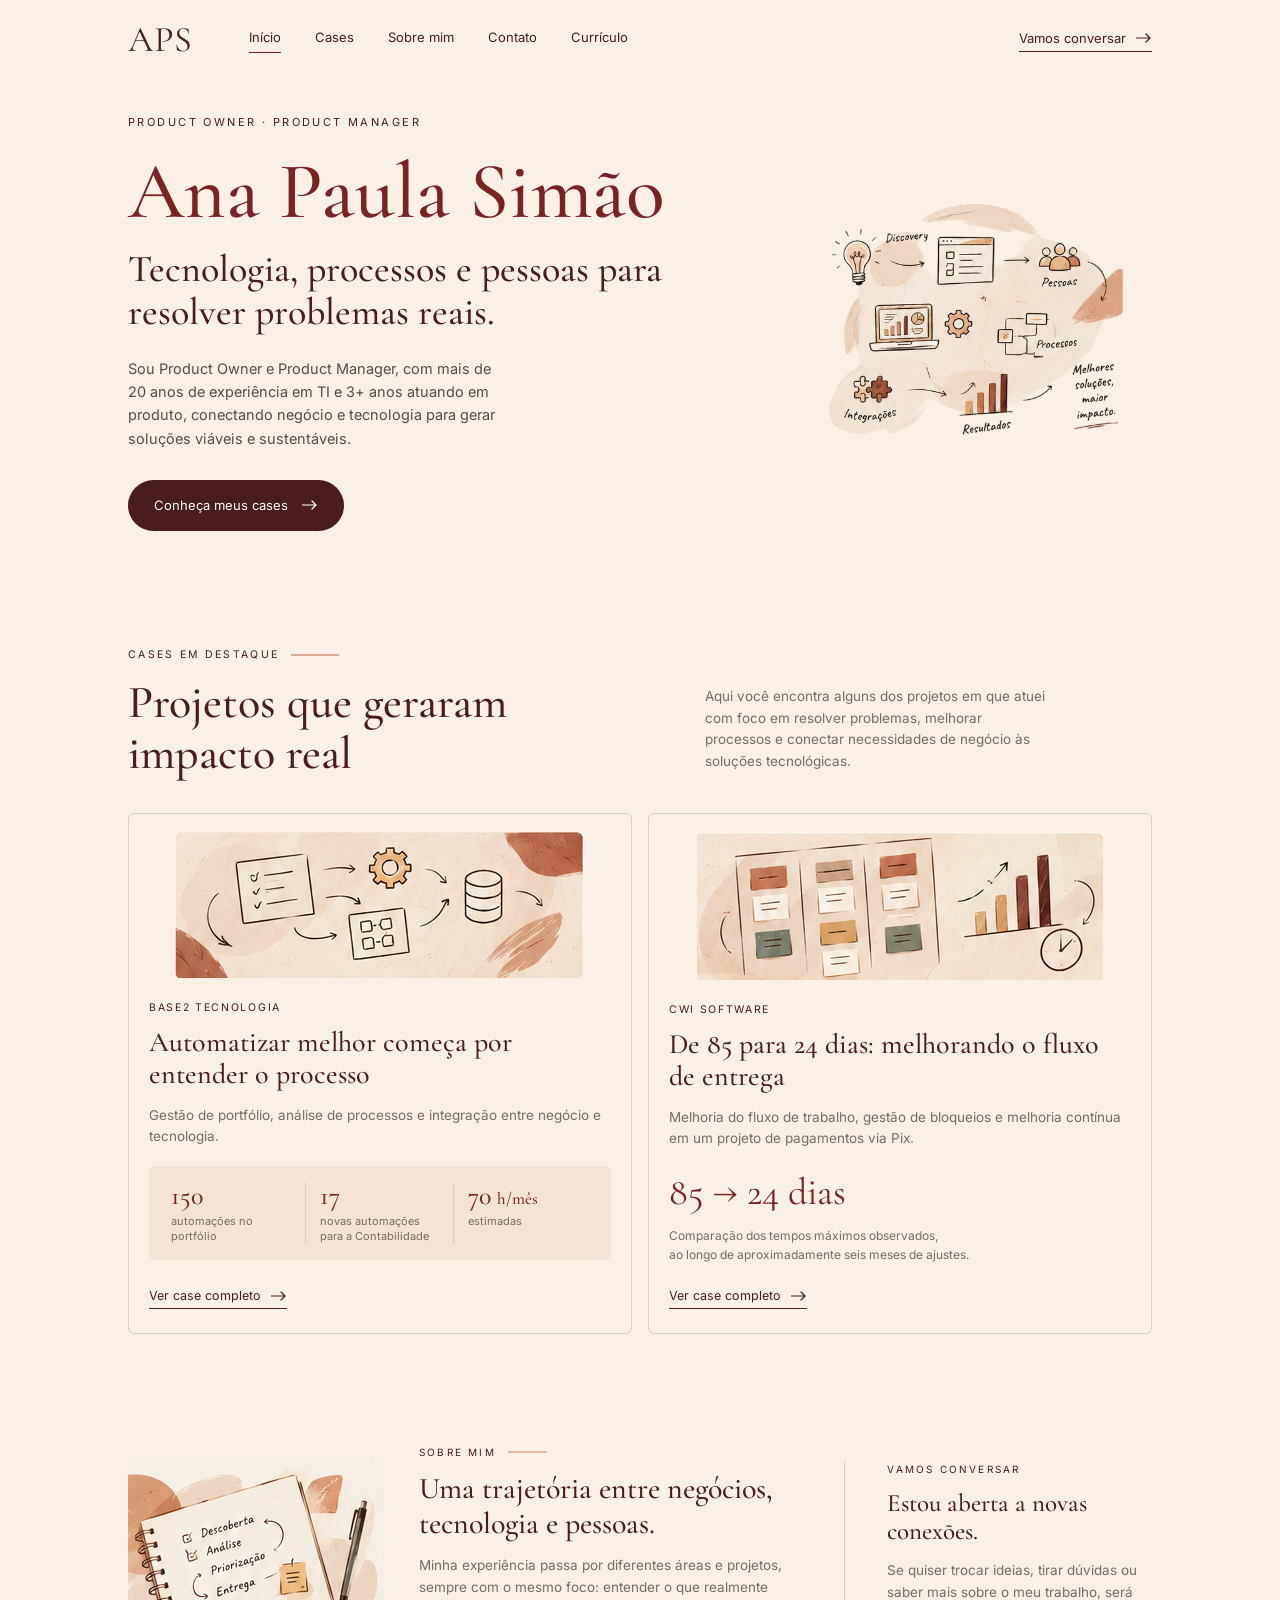
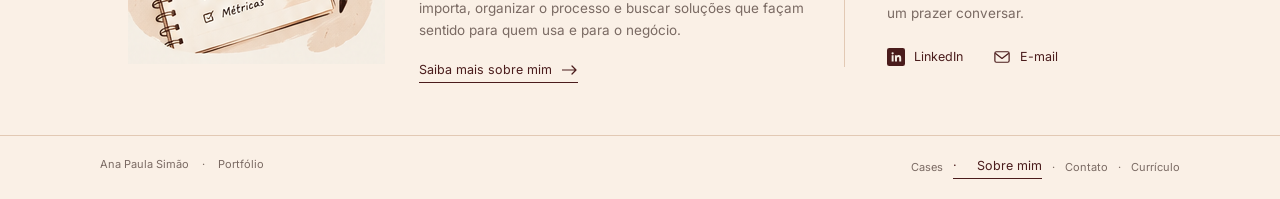
==== index.html @ c33b3572 "Update index.html" ====
<!DOCTYPE html>
<html lang="pt-BR">
<head>
<meta charset="UTF-8">
<meta name="viewport" content="width=device-width, initial-scale=1">
<title>APS · Portfólio</title>
<meta name="description" content="Analista de Negócios e Product Owner com mais de 20 anos de experiência em TI. Tecnologia, processos e pessoas para resolver problemas reais.">
<link rel="preconnect" href="https://fonts.googleapis.com">
<link rel="preconnect" href="https://fonts.gstatic.com" crossorigin>
<link href="https://fonts.googleapis.com/css2?family=Cormorant+Garamond:wght@400;500;600&family=Inter:wght@400;500&family=Caveat:wght@500;600&display=swap" rel="stylesheet">
<style>
  :root{
    --bg:#faf0e6;
    --bg-hero:#faf0e6;
    --bg-alt:#faf0e6;
    --bg-soft:#f3e4d6;
    --ink:#4a1c1c;
    --text:#5b4a44;
    --muted:#7a6a63;
    --accent:#b5532f;
    --accent-dark:#7a2323;
    --sand:#f3e4d6;
    --line:#e2c9b4;
    --card:#faf0e6;
    --serif:'Cormorant Garamond', Georgia, serif;
    --sans:'Inter', system-ui, sans-serif;
    --hand:'Caveat', cursive;
  }
  *{box-sizing:border-box;margin:0;padding:0}
  html{scroll-behavior:smooth}
  body{font-family:var(--sans);background:var(--bg);color:var(--text);line-height:1.6;font-size:15px;-webkit-font-smoothing:antialiased}
  a{color:inherit;text-decoration:none}
  .container{max-width:1080px;margin:0 auto;padding:0 28px}

  /* NAV */
  header{background:var(--bg-hero)}
  nav{display:flex;align-items:center;justify-content:space-between;padding:22px 0;gap:20px}
  .logo{font-family:var(--serif);font-size:36px;color:var(--ink);letter-spacing:.5px;line-height:1}
  .menu{display:flex;gap:34px;margin-left:36px;margin-right:auto}
  .menu a{font-size:13px;color:var(--ink);padding-bottom:4px;border-bottom:1.5px solid transparent}
  .menu a.active{border-color:var(--accent-dark)}
  .menu a:hover{border-color:var(--accent)}
  .nav-cta{font-size:13px;color:var(--ink);border-bottom:1px solid var(--ink);padding-bottom:3px;display:inline-flex;gap:10px;align-items:center}
  .arrow{display:inline-block;width:16px;height:10px}

  /* HERO */
  .hero{display:grid;grid-template-columns:1.35fr .75fr;gap:30px;align-items:center;padding:34px 0 60px}
  .eyebrow{display:flex;align-items:center;gap:12px;font-size:11px;letter-spacing:.22em;text-transform:uppercase;color:var(--ink)}
  .eyebrow svg{width:56px;height:10px}
  .hero h1{font-family:var(--serif);font-weight:500;font-size:clamp(38px,5vw,52px);line-height:1.12;color:var(--ink);margin:26px 0 22px}
  .eyebrow-plain::after{display:none}
  .hero h1.name{
    font-family:var(--serif);
    font-weight:500;
    font-size:clamp(48px,7.5vw,80px);
    line-height:1.05;
    color:var(--accent-dark);
    margin:18px 0 14px;
  }
  .hero h2.tagline{
    font-family:var(--serif);
    font-weight:500;
    font-size:clamp(28px,3.6vw,38px);
    line-height:1.15;
    color:var(--ink);
    margin:0 0 22px;
  }
  .hero p{max-width:380px;font-size:14.5px;color:var(--text)}
  .btn{display:inline-flex;align-items:center;gap:14px;margin-top:30px;background:var(--ink);color:#fff;padding:15px 26px;border-radius:999px;font-size:13px;transition:transform .2s,background .2s}
  .btn:hover{background:var(--accent-dark);transform:translateY(-2px)}
  .hero-art{max-width:300px;margin:0 auto;justify-self:center}
  .hero-art svg,
  .hero-art img{width:100%;height:auto;display:block}

  /* CASES */
  .cases{background:var(--bg);padding:56px 0 64px}
  .section-head{display:grid;grid-template-columns:1.2fr 1fr;gap:40px;align-items:end;margin-bottom:34px}
  .section-head h2{font-family:var(--serif);font-weight:500;font-size:clamp(34px,4.5vw,46px);line-height:1.1;color:var(--ink);margin-top:14px}
  .section-head p{font-size:13.5px;color:var(--muted);max-width:340px;padding-bottom:6px}
  .grid{display:grid;grid-template-columns:1fr 1fr;gap:16px}
  .card{background:var(--card);border:1px solid var(--line);border-radius:6px;padding:18px 20px 24px;display:flex;flex-direction:column;transition:box-shadow .25s,transform .25s}
  .card:hover{box-shadow:0 14px 30px rgba(74,28,28,.08);transform:translateY(-3px)}
  .card .thumb{
      border-radius:6px;
      overflow:hidden;
      background:transparent;   /* mesmo fundo do card e da página */
      display:flex;
      justify-content:center;   /* centraliza na horizontal */
      align-items:center;       /* centraliza na vertical */
    }
    .card .thumb svg,
    .card .thumb img{
      display:block;
      max-width:100%;
      height:auto;
      margin:0 auto;
    }
  .tag{font-size:10.5px;letter-spacing:.16em;text-transform:uppercase;color:var(--ink);margin:22px 0 10px}
  .card h3{font-family:var(--serif);font-weight:500;font-size:28px;line-height:1.15;color:var(--ink);margin-bottom:14px}
  .card p.desc{font-size:13.5px;color:var(--muted);margin-bottom:18px}
  .stats{display:grid;grid-template-columns:repeat(3,1fr);background:var(--bg-soft);border-radius:6px;padding:16px 8px;margin-bottom:22px}
  .stat{padding:0 14px;border-right:1px solid var(--line)}
  .stat:last-child{border-right:0}
  .stat strong{display:block;font-family:var(--serif);font-weight:500;font-size:26px;color:var(--accent-dark);line-height:1.1}
  .stat strong small{font-size:17px}
  .stat span{font-size:11px;color:var(--muted);line-height:1.35;display:block;margin-top:4px}
  .big{font-family:var(--serif);font-size:38px;color:var(--accent-dark);line-height:1.1;margin:4px 0 12px}
  .note{font-size:12px;color:var(--muted);margin-bottom:22px}
  .link{margin-top:auto;font-size:12.5px;color:var(--ink);border-bottom:1px solid var(--ink);align-self:flex-start;padding-bottom:2px;display:inline-flex;gap:10px;align-items:center}

  /* ABOUT / CONTACT */
  .about{background:var(--bg-alt);padding:46px 0 52px}
  .about-grid{display:grid;grid-template-columns:.8fr 1.4fr 1.1fr;gap:34px;align-items:center}
  .about-art svg{width:100%;height:auto;display:block}
  .about h2{font-family:var(--serif);font-weight:500;font-size:30px;line-height:1.15;color:var(--ink);margin:12px 0 14px}
  .about p{font-size:13.5px;color:var(--muted);margin-bottom:16px}
  .small-link{font-size:12px;color:var(--ink);border-bottom:1px solid var(--ink);padding-bottom:2px;display:inline-flex;gap:10px;align-items:center}
  .contact{border-left:1px solid var(--line);padding-left:42px}
  .contact h2{font-size:25px}
  .contact p{max-width:260px}
  .social{display:flex;gap:30px;margin-top:22px}
  .social a{display:inline-flex;align-items:center;gap:9px;font-size:12.5px;color:var(--ink)}
  .social a:hover{color:var(--accent)}
  .social svg{width:18px;height:18px}

  footer{background:var(--bg-alt);border-top:1px solid var(--line)}
  .foot{display:flex;justify-content:space-between;padding:20px 0;font-size:11px;color:var(--muted);gap:16px;flex-wrap:wrap}
  .foot nav{padding:0;gap:0}
  .foot a{margin-left:10px}
  .foot a::before{content:"·";margin-right:10px}
  .foot a:first-child::before{content:none}
  .dot::before{content:"·";margin:0 10px}

  .hand{font-family:var(--hand);fill:var(--ink)}

  /* RESPONSIVO */
  @media (max-width:900px){
    .hero,.section-head,.grid,.about-grid{grid-template-columns:1fr}
    .hero{padding-top:20px}
    .menu{display:none}
    nav{justify-content:space-between}
    .about-art{max-width:200px}
    .contact{border-left:0;padding-left:0;border-top:1px solid var(--line);padding-top:30px}
  }
  @media (max-width:520px){
    .stats{grid-template-columns:1fr;gap:14px}
    .stat{border-right:0;border-bottom:1px solid var(--line);padding:0 14px 12px}
    .stat:last-child{border-bottom:0;padding-bottom:0}
    .nav-cta{font-size:12px}
  }
</style>
</head>
<body>

<!-- SETA REUTILIZÁVEL -->
<svg width="0" height="0" style="position:absolute" aria-hidden="true">
  <symbol id="arrow" viewBox="0 0 16 10"><path d="M0 5h14M10 1l4 4-4 4" fill="none" stroke="currentColor" stroke-width="1.2" stroke-linecap="round" stroke-linejoin="round"/></symbol>
</svg>

<header id="inicio">
  <div class="container">
    <nav>
      <a href="#inicio" class="logo">APS</a>
      <div class="menu">
        <a href="#inicio" class="active">Início</a>
        <a href="#cases">Cases</a>
        <a href="sobre.html" class="link">Sobre mim</a> 
        <a href="#contato">Contato</a>
        <a href="curriculo-ana-paula-simao.pdf" download="Curriculo-Ana-Paula-Simao.pdf">Currículo</a>
      </div>
      <a href="#contato" class="nav-cta">Vamos conversar <svg class="arrow"><use href="#arrow"/></svg></a>
    </nav>

    <section class="hero">
      <div>
       <div class="eyebrow eyebrow-plain">Product Owner · Product Manager</div>
        <h1 class="name">Ana Paula Simão</h1>
        <h2 class="tagline">Tecnologia, processos e pessoas para resolver problemas reais.</h2>
        <p>Sou Product Owner e Product Manager, com mais de 20 anos de experiência em TI e 3+ anos atuando em produto, conectando negócio e tecnologia para gerar soluções viáveis e sustentáveis.</p>
        <a href="#cases" class="btn">Conheça meus cases <svg class="arrow"><use href="#arrow"/></svg></a>
      </div>

      <div class="hero-art">
        <img src="img/inicio.png" alt="Inicio">
      </div>
    </section>
  </div>
</header>

<main>
  <!-- CASES -->
  <section class="cases" id="cases">
    <div class="container">
      <div class="section-head">
        <div>
          <div class="eyebrow" style="font-size:10.5px">Cases em destaque
            <svg viewBox="0 0 56 10" style="width:50px"><path d="M0 5h54" stroke="#b5532f" stroke-width="1"/></svg>
          </div>
          <h2>Projetos que geraram impacto real</h2>
        </div>
        <p>Aqui você encontra alguns dos projetos em que atuei com foco em resolver problemas, melhorar processos e conectar necessidades de negócio às soluções tecnológicas.</p>
      </div>

      <div class="grid">
        <!-- Case 01 -->
        <article class="card">
          <div class="thumb">
            <img src="img/case_base.png" alt="Imagem para case Base2">
          </div>
          <div class="tag">Base2 Tecnologia</div>
          <h3>Automatizar melhor começa por entender o processo</h3>
          <p class="desc">Gestão de portfólio, análise de processos e integração entre negócio e tecnologia.</p>
          <div class="stats">
            <div class="stat"><strong>150</strong><span>automações no<br>portfólio</span></div>
            <div class="stat"><strong>17</strong><span>novas automações<br>para a Contabilidade</span></div>
            <div class="stat"><strong>70 <small>h/mês</small></strong><span>estimadas</span></div>
          </div>
          <a href="case-base2.html" class="link">Ver case completo <svg class="arrow"><use href="#arrow"/></svg></a>
        </article>

        <!-- Case 02 -->
        <article class="card">
          <div class="thumb">
            <img src="img/case_cwi.png" alt="Imagem para case CWI">
          </div>
          <div class="tag">CWI Software</div>
          <h3>De 85 para 24 dias: melhorando o fluxo de entrega</h3>
          <p class="desc">Melhoria do fluxo de trabalho, gestão de bloqueios e melhoria contínua em um projeto de pagamentos via Pix.</p>
          <div class="big">85 → 24 dias</div>
          <p class="note">Comparação dos tempos máximos observados,<br>ao longo de aproximadamente seis meses de ajustes.</p>
          <a href="case-cwi.html" class="link">Ver case completo <svg class="arrow"><use href="#arrow"/></svg></a>
        </article>
      </div>
    </div>
  </section>

  <!-- SOBRE + CONTATO -->
  <section class="about" id="sobre">
    <div class="container about-grid">
      <div class="about-art">
        <img src="img/sobre_mim_inicio.png" alt="Imagem Sobre Mim">
      </div>

      <div>
        <div class="eyebrow" style="font-size:10px">Sobre mim
          <svg viewBox="0 0 56 10" style="width:40px"><path d="M0 5h54" stroke="#b5532f" stroke-width="1"/></svg>
        </div>
        <h2>Uma trajetória entre negócios, tecnologia e pessoas.</h2>
        <p>Minha experiência passa por diferentes áreas e projetos, sempre com o mesmo foco: entender o que realmente importa, organizar o processo e buscar soluções que façam sentido para quem usa e para o negócio.</p>
        <a href="sobre.html" class="link">Saiba mais sobre mim <svg class="arrow"><use href="#arrow"/></svg></a>
      </div>

      <div class="contact" id="contato">
        <div class="eyebrow" style="font-size:10px">Vamos conversar</div>
        <h2>Estou aberta a novas conexões.</h2>
        <p>Se quiser trocar ideias, tirar dúvidas ou saber mais sobre o meu trabalho, será um prazer conversar.</p>
        <div class="social">
          <!-- TROQUE os links abaixo pelos seus -->
          <a href="https://www.linkedin.com/in/anapsimao" target="_blank" rel="noopener">
            <svg viewBox="0 0 24 24" aria-hidden="true"><rect width="24" height="24" rx="3" fill="#4a1c1c"/><path d="M6.2 9.5h2.6V18H6.2zM7.5 5.6a1.5 1.5 0 110 3 1.5 1.5 0 010-3zM10.5 9.5H13v1.2c.4-.7 1.3-1.4 2.700-1.400 2.700 0 3.200 1.800 3.200 4.100V18h-2.600v-3.900c0-1 0-2.200-1.400-2.200s-1.600 1-1.600 2.100V18h-2.600z" fill="#f6efe6"/></svg>
            LinkedIn
          </a>
          <a href="mailto:appaulas@gmail.com">
            <svg viewBox="0 0 24 24" aria-hidden="true" fill="none" stroke="#4a1c1c" stroke-width="1.6" stroke-linejoin="round"><rect x="2.5" y="5" width="19" height="14" rx="2"/><path d="M3 7l9 7 9-7"/></svg>
            E-mail
          </a>
        </div>
      </div>
    </div>
  </section>
</main>

<footer>
  <div class="container foot">
    <div>Ana Paula Simão <span class="dot"></span> Portfólio</div>
    <nav>
      <a href="#cases">Cases</a>
      <a href="sobre.html" class="link">Sobre mim</a>
      <a href="#contato">Contato</a>
      <a href="curriculo-ana-paula-simao.pdf" download="Curriculo-Ana-Paula-Simao.pdf">Currículo</a>
    </nav>
  </div>
</footer>

</body>
</html>
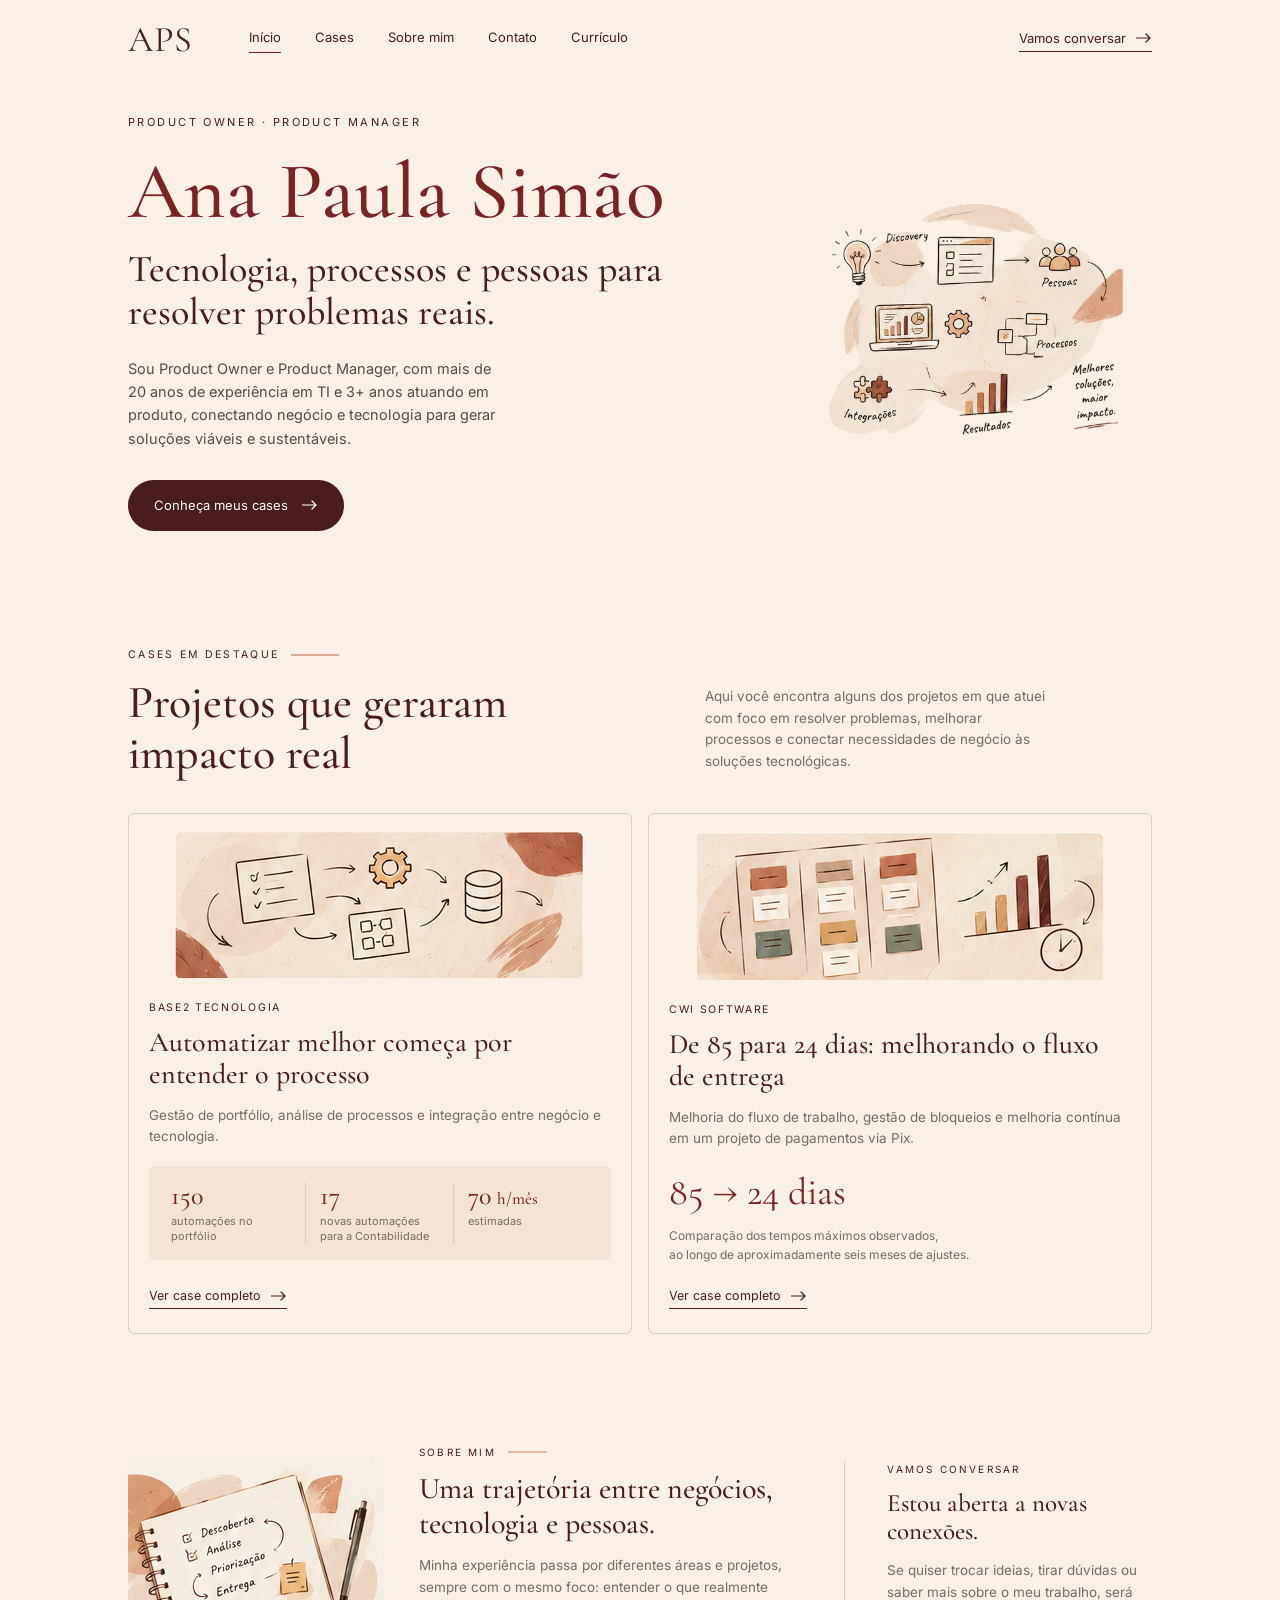
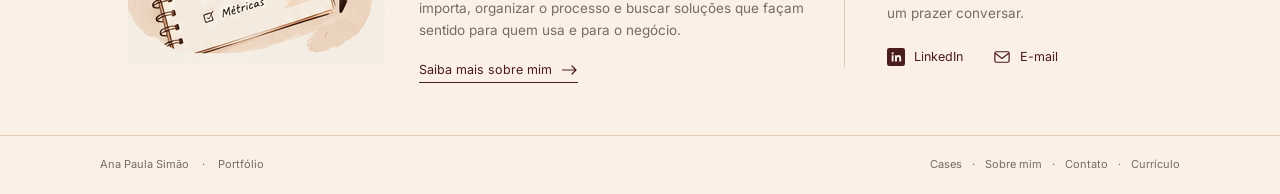
==== commit 2ce1cac6: "Update index.html" ====
--- a/index.html
+++ b/index.html
@@ -275,7 +275,7 @@
     <div>Ana Paula Simão <span class="dot"></span> Portfólio</div>
     <nav>
       <a href="#cases">Cases</a>
-      <a href="sobre.html" class="link">Sobre mim</a>
+      <a href="sobre.html">Sobre mim</a>
       <a href="#contato">Contato</a>
       <a href="curriculo-ana-paula-simao.pdf" download="Curriculo-Ana-Paula-Simao.pdf">Currículo</a>
     </nav>
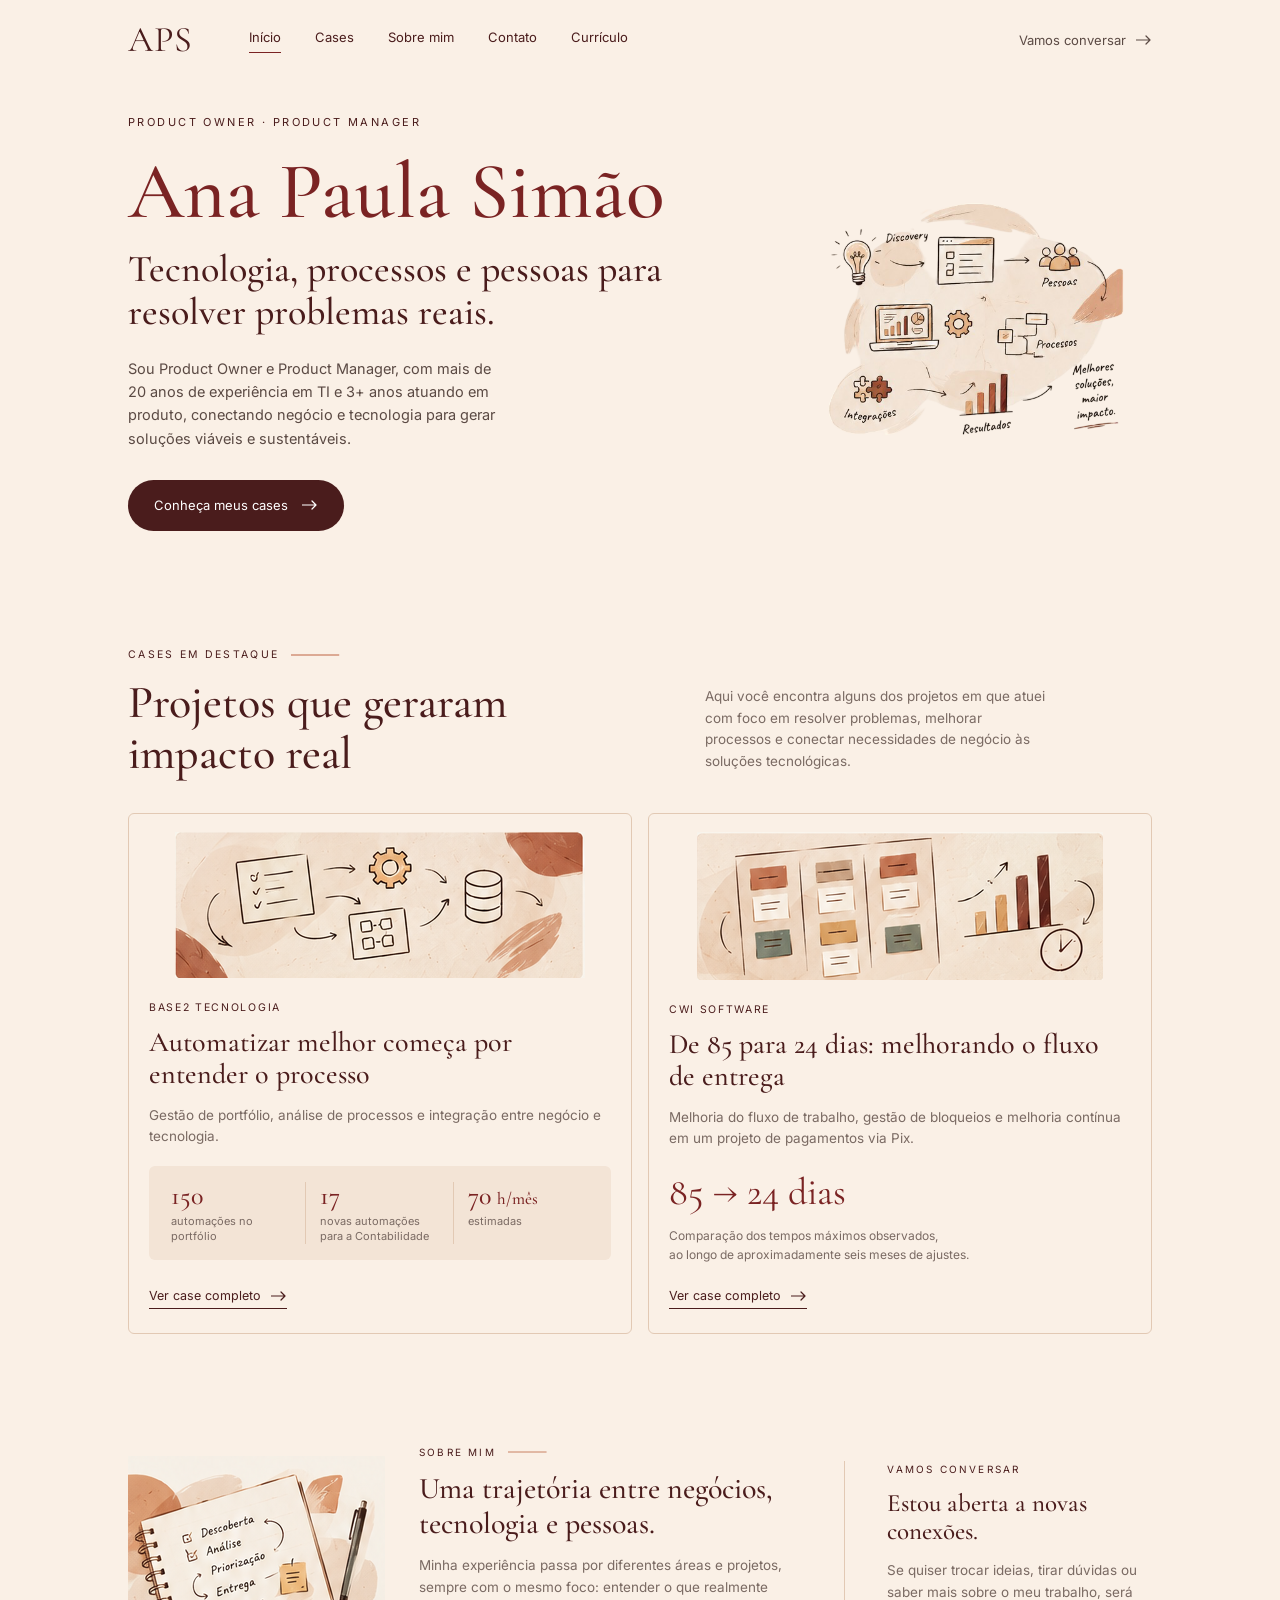
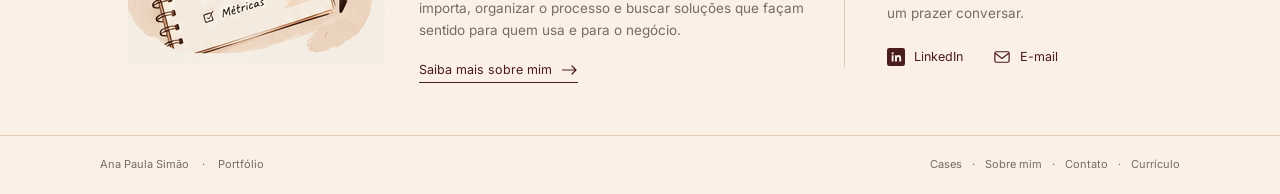
==== commit 48949cf0: "Update index.html" ====
--- a/index.html
+++ b/index.html
@@ -40,7 +40,7 @@
   .menu a{font-size:13px;color:var(--ink);padding-bottom:4px;border-bottom:1.5px solid transparent}
   .menu a.active{border-color:var(--accent-dark)}
   .menu a:hover{border-color:var(--accent)}
-  .nav-cta{font-size:13px;color:var(--ink);border-bottom:1px solid var(--ink);padding-bottom:3px;display:inline-flex;gap:10px;align-items:center}
+  .nav-cta{font-size:13px;color:var(--red);display:inline-flex;gap:10px;align-items:center}
   .arrow{display:inline-block;width:16px;height:10px}
 
   /* HERO */
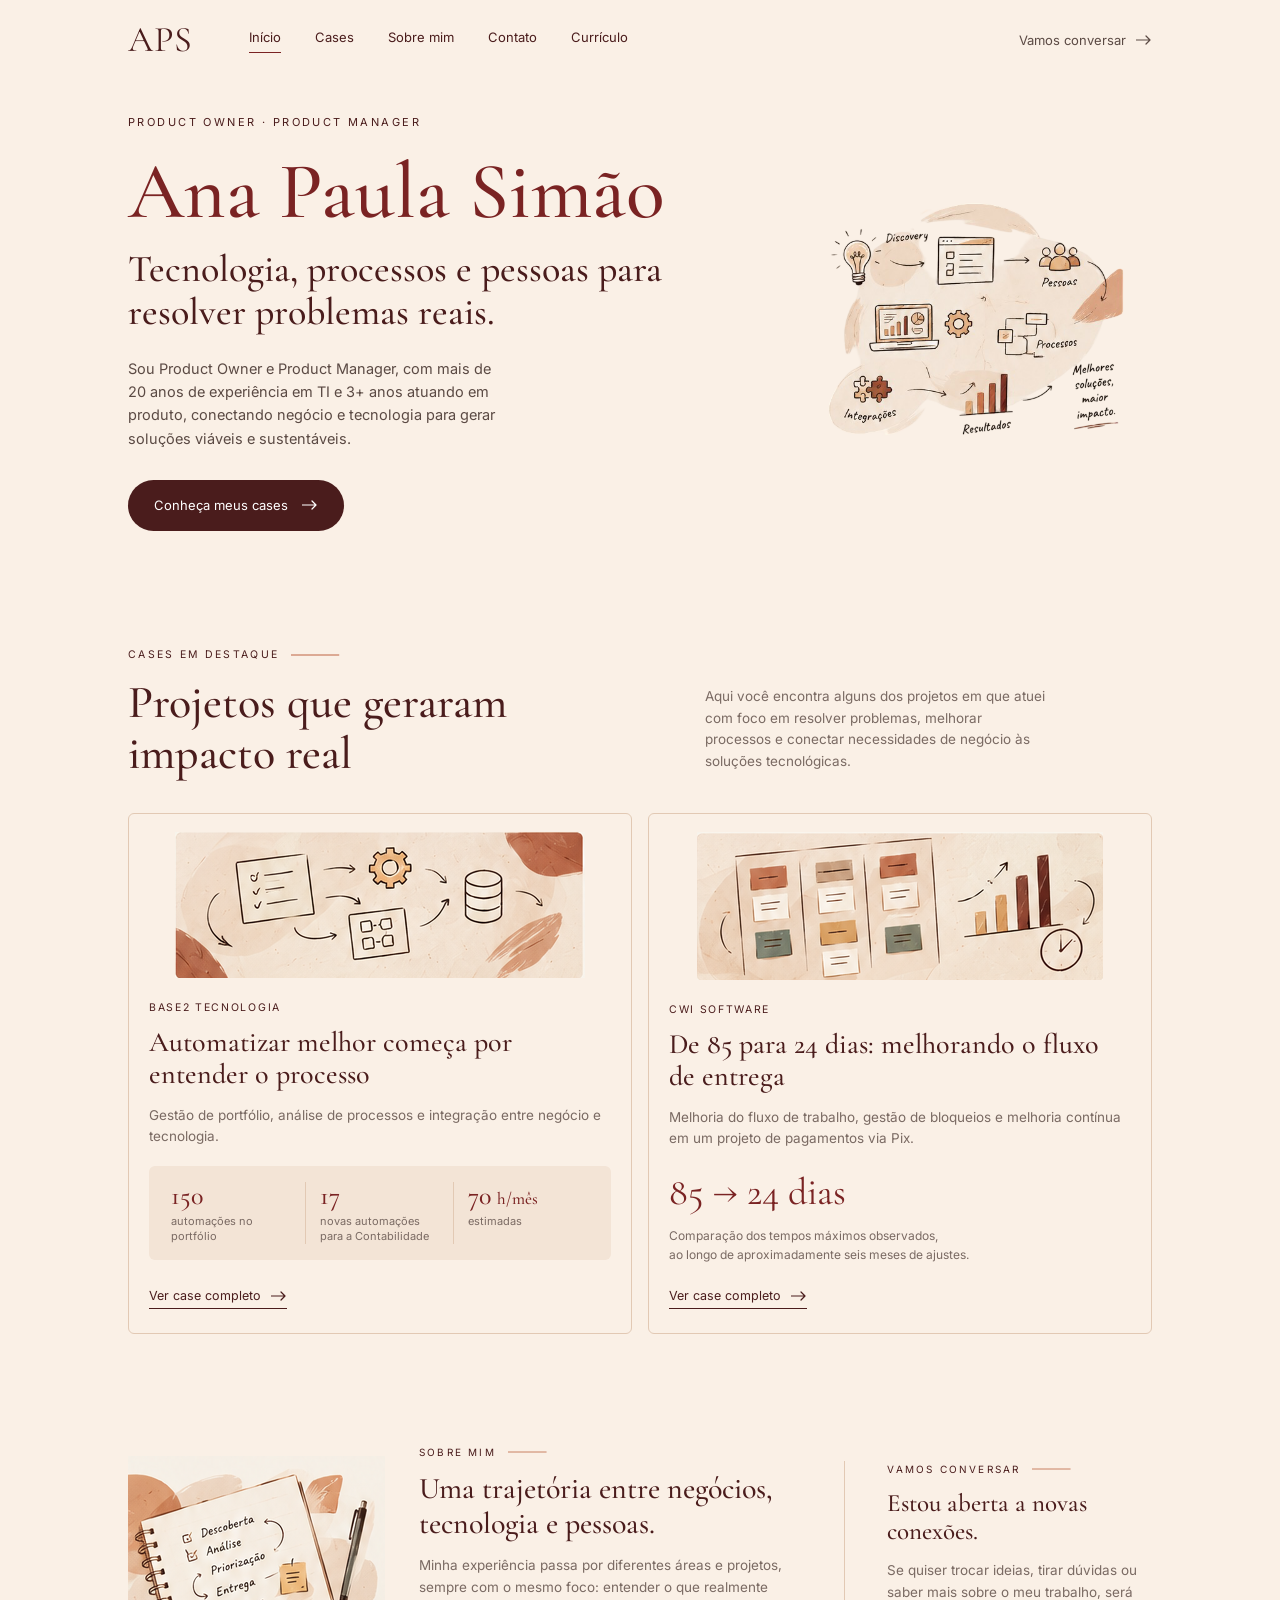
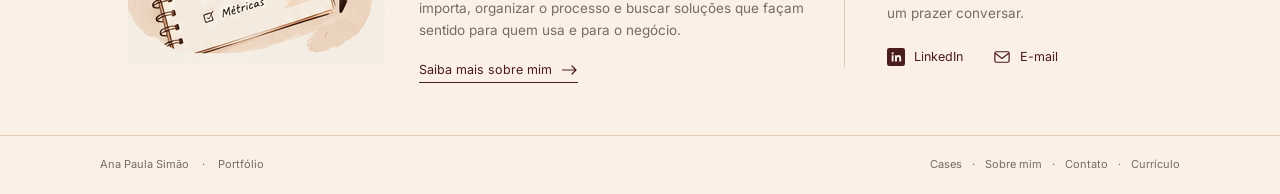
==== commit bcc68c88: "Update index.html" ====
--- a/index.html
+++ b/index.html
@@ -164,7 +164,7 @@
       <div class="menu">
         <a href="#inicio" class="active">Início</a>
         <a href="#cases">Cases</a>
-        <a href="sobre.html" class="link">Sobre mim</a> 
+        <a href="#sobre" class="link">Sobre mim</a> 
         <a href="#contato">Contato</a>
         <a href="curriculo-ana-paula-simao.pdf" download="Curriculo-Ana-Paula-Simao.pdf">Currículo</a>
       </div>
@@ -251,7 +251,9 @@
       </div>
 
       <div class="contact" id="contato">
-        <div class="eyebrow" style="font-size:10px">Vamos conversar</div>
+        <div class="eyebrow" style="font-size:10px">Vamos conversar
+         <svg viewBox="0 0 56 10" style="width:40px"><path d="M0 5h54" stroke="#b5532f" stroke-width="1"/></svg>
+        </div>
         <h2>Estou aberta a novas conexões.</h2>
         <p>Se quiser trocar ideias, tirar dúvidas ou saber mais sobre o meu trabalho, será um prazer conversar.</p>
         <div class="social">
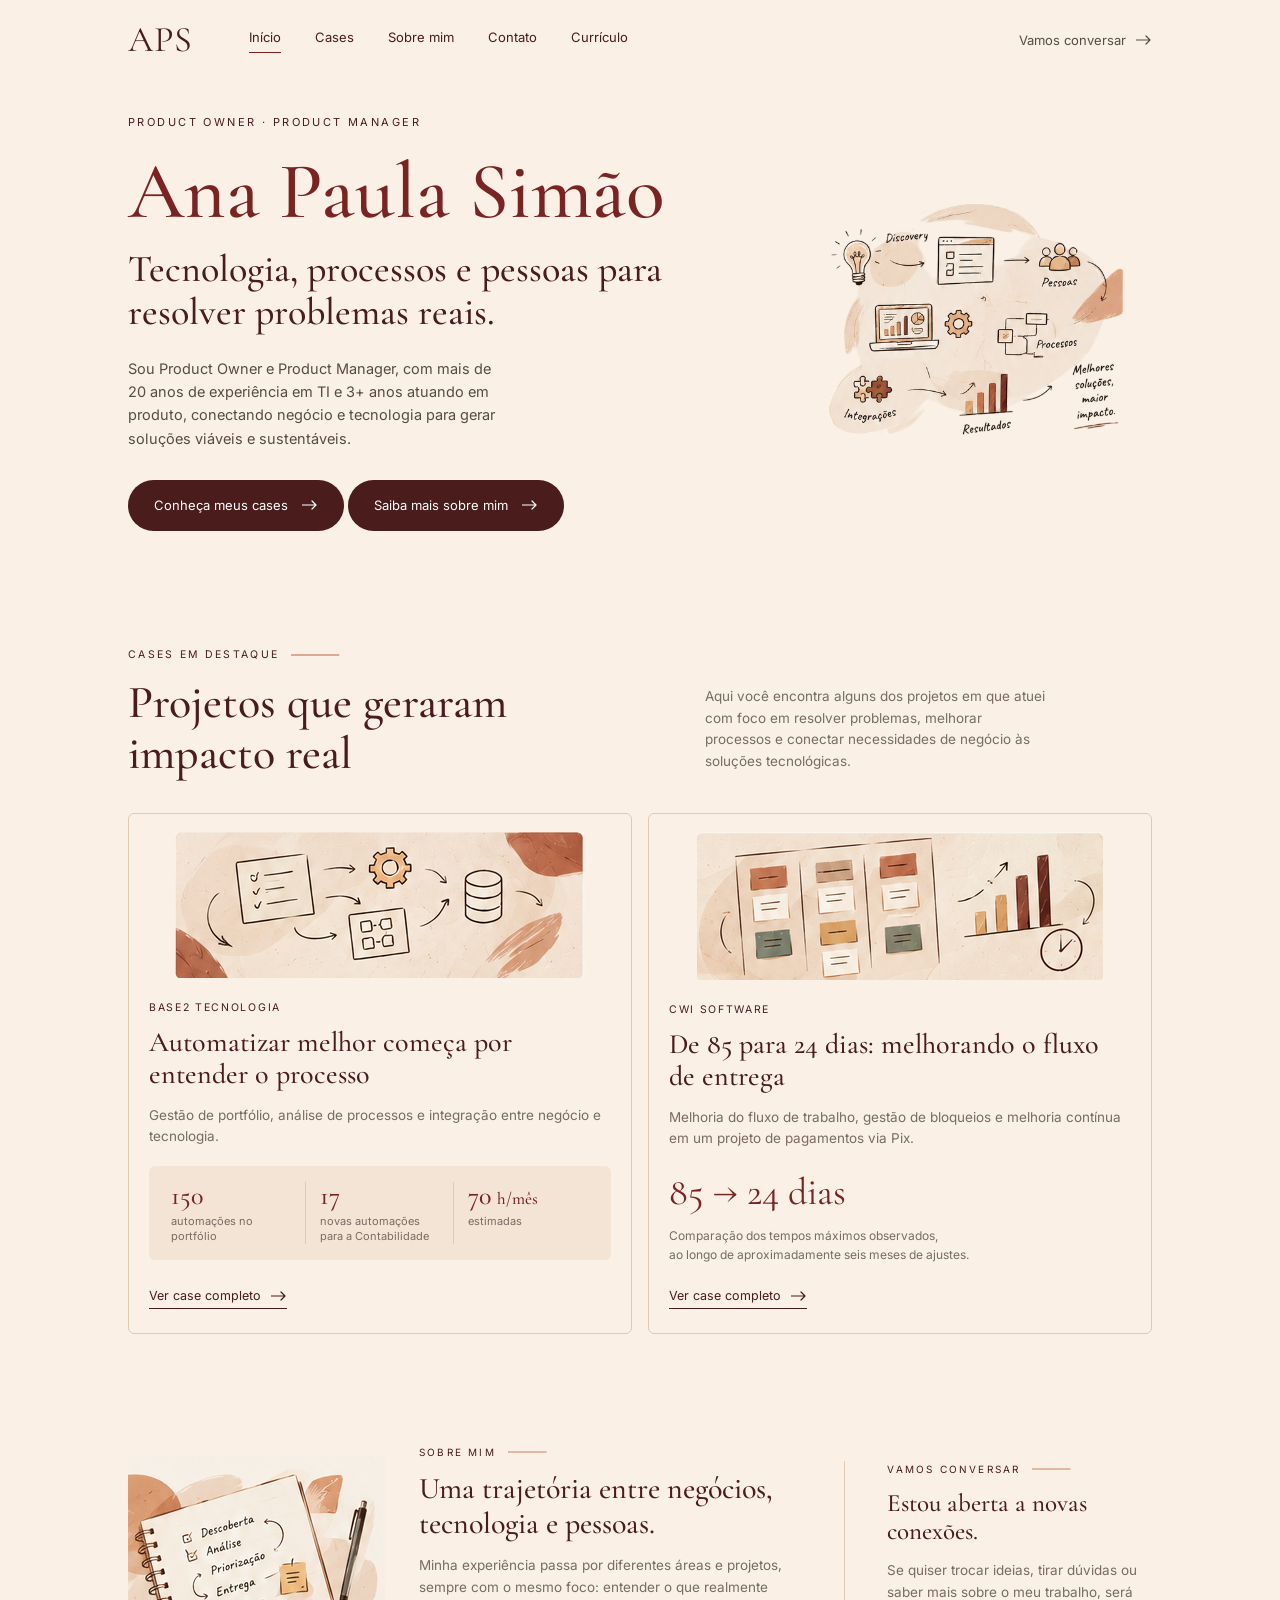
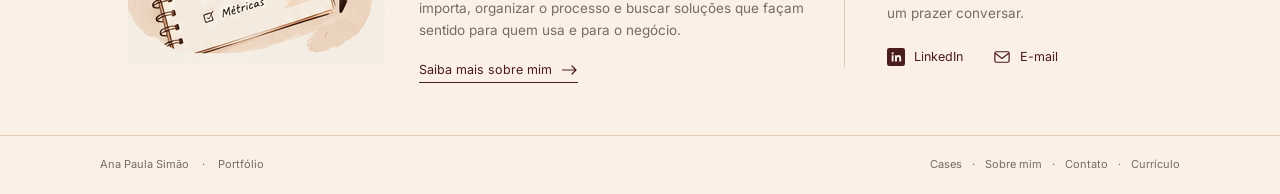
==== commit be9b72ce: "Update index.html" ====
--- a/index.html
+++ b/index.html
@@ -178,6 +178,7 @@
         <h2 class="tagline">Tecnologia, processos e pessoas para resolver problemas reais.</h2>
         <p>Sou Product Owner e Product Manager, com mais de 20 anos de experiência em TI e 3+ anos atuando em produto, conectando negócio e tecnologia para gerar soluções viáveis e sustentáveis.</p>
         <a href="#cases" class="btn">Conheça meus cases <svg class="arrow"><use href="#arrow"/></svg></a>
+        <a href="#sobre" class="btn">Saiba mais sobre mim <svg class="arrow"><use href="#arrow"/></svg></a>
       </div>
 
       <div class="hero-art">
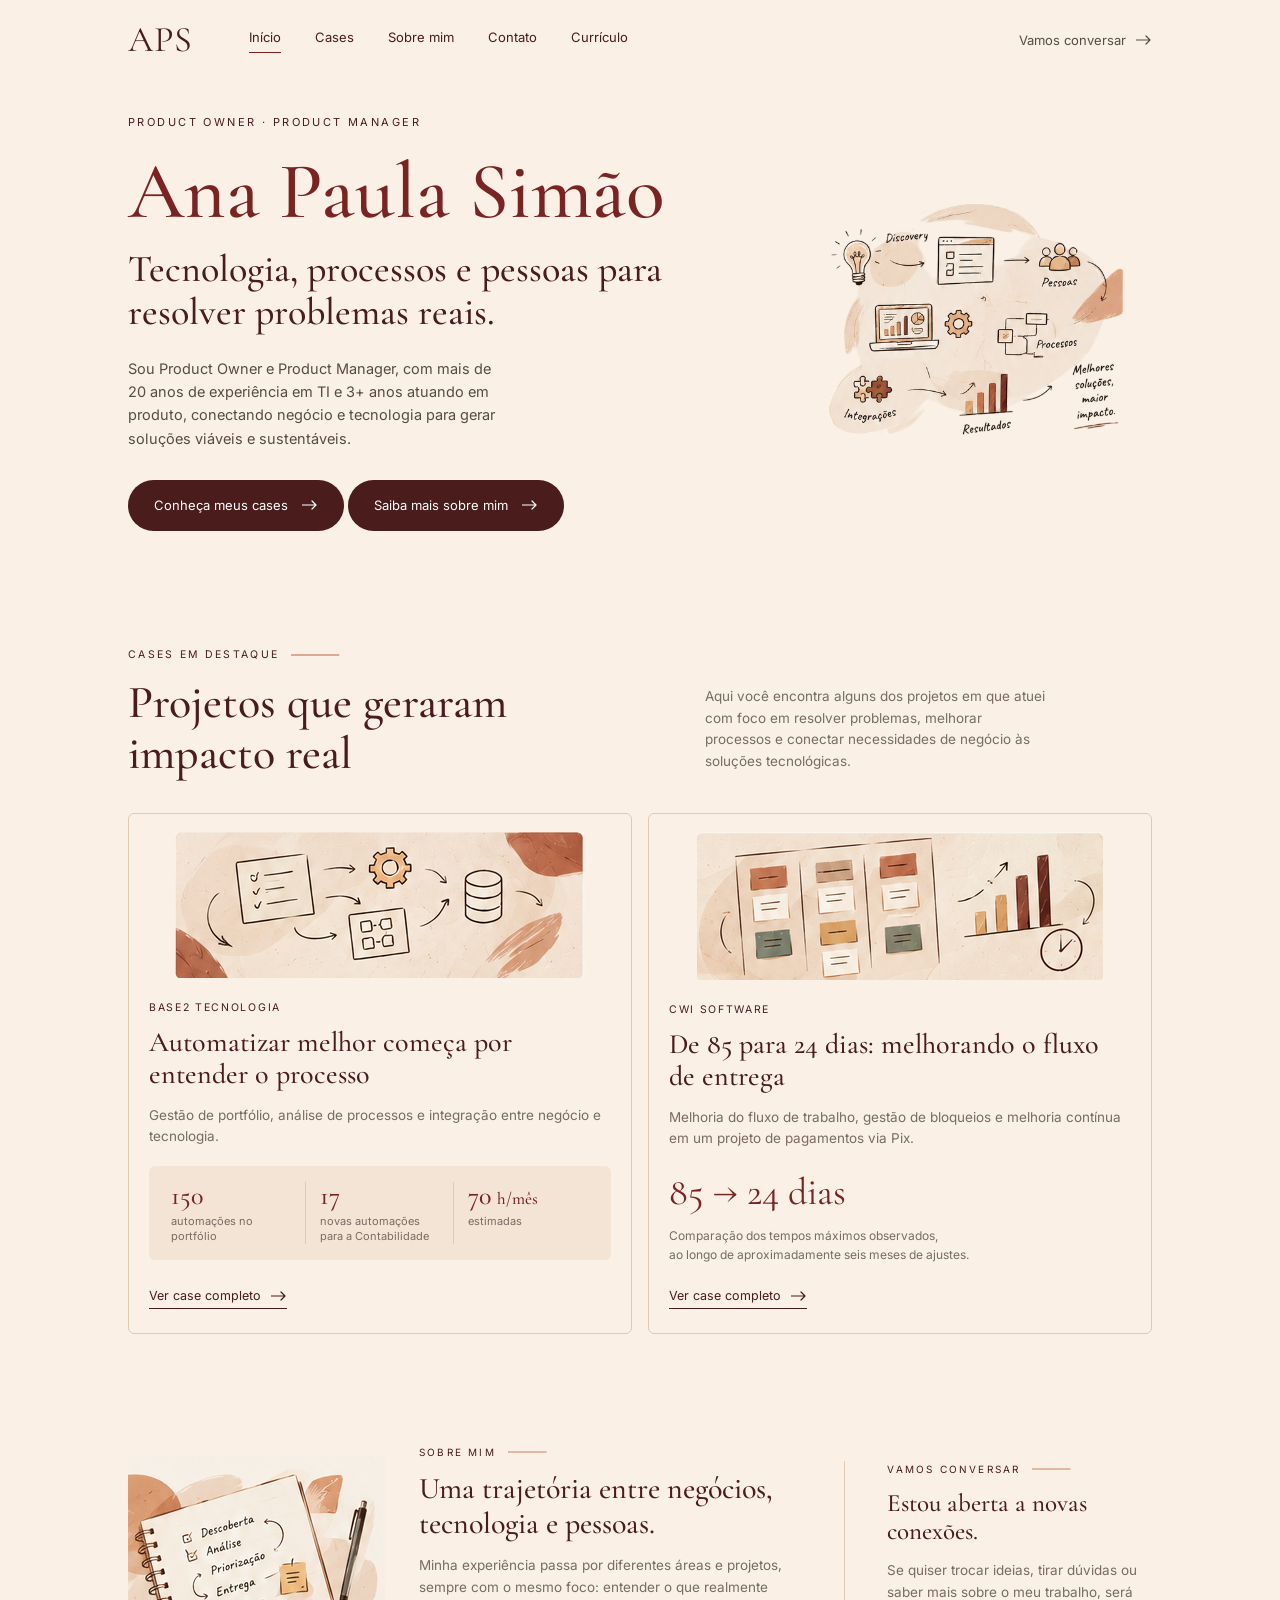
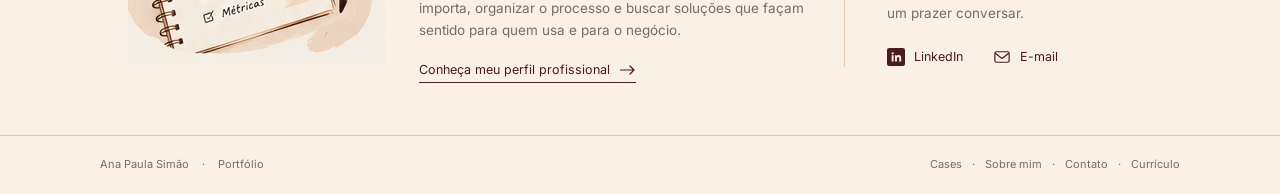
==== commit 2d75a7f0: "Update index.html" ====
--- a/index.html
+++ b/index.html
@@ -248,7 +248,7 @@
         </div>
         <h2>Uma trajetória entre negócios, tecnologia e pessoas.</h2>
         <p>Minha experiência passa por diferentes áreas e projetos, sempre com o mesmo foco: entender o que realmente importa, organizar o processo e buscar soluções que façam sentido para quem usa e para o negócio.</p>
-        <a href="sobre.html" class="link">Saiba mais sobre mim <svg class="arrow"><use href="#arrow"/></svg></a>
+        <a href="sobre.html" class="link">Conheça meu perfil profissional <svg class="arrow"><use href="#arrow"/></svg></a>
       </div>
 
       <div class="contact" id="contato">
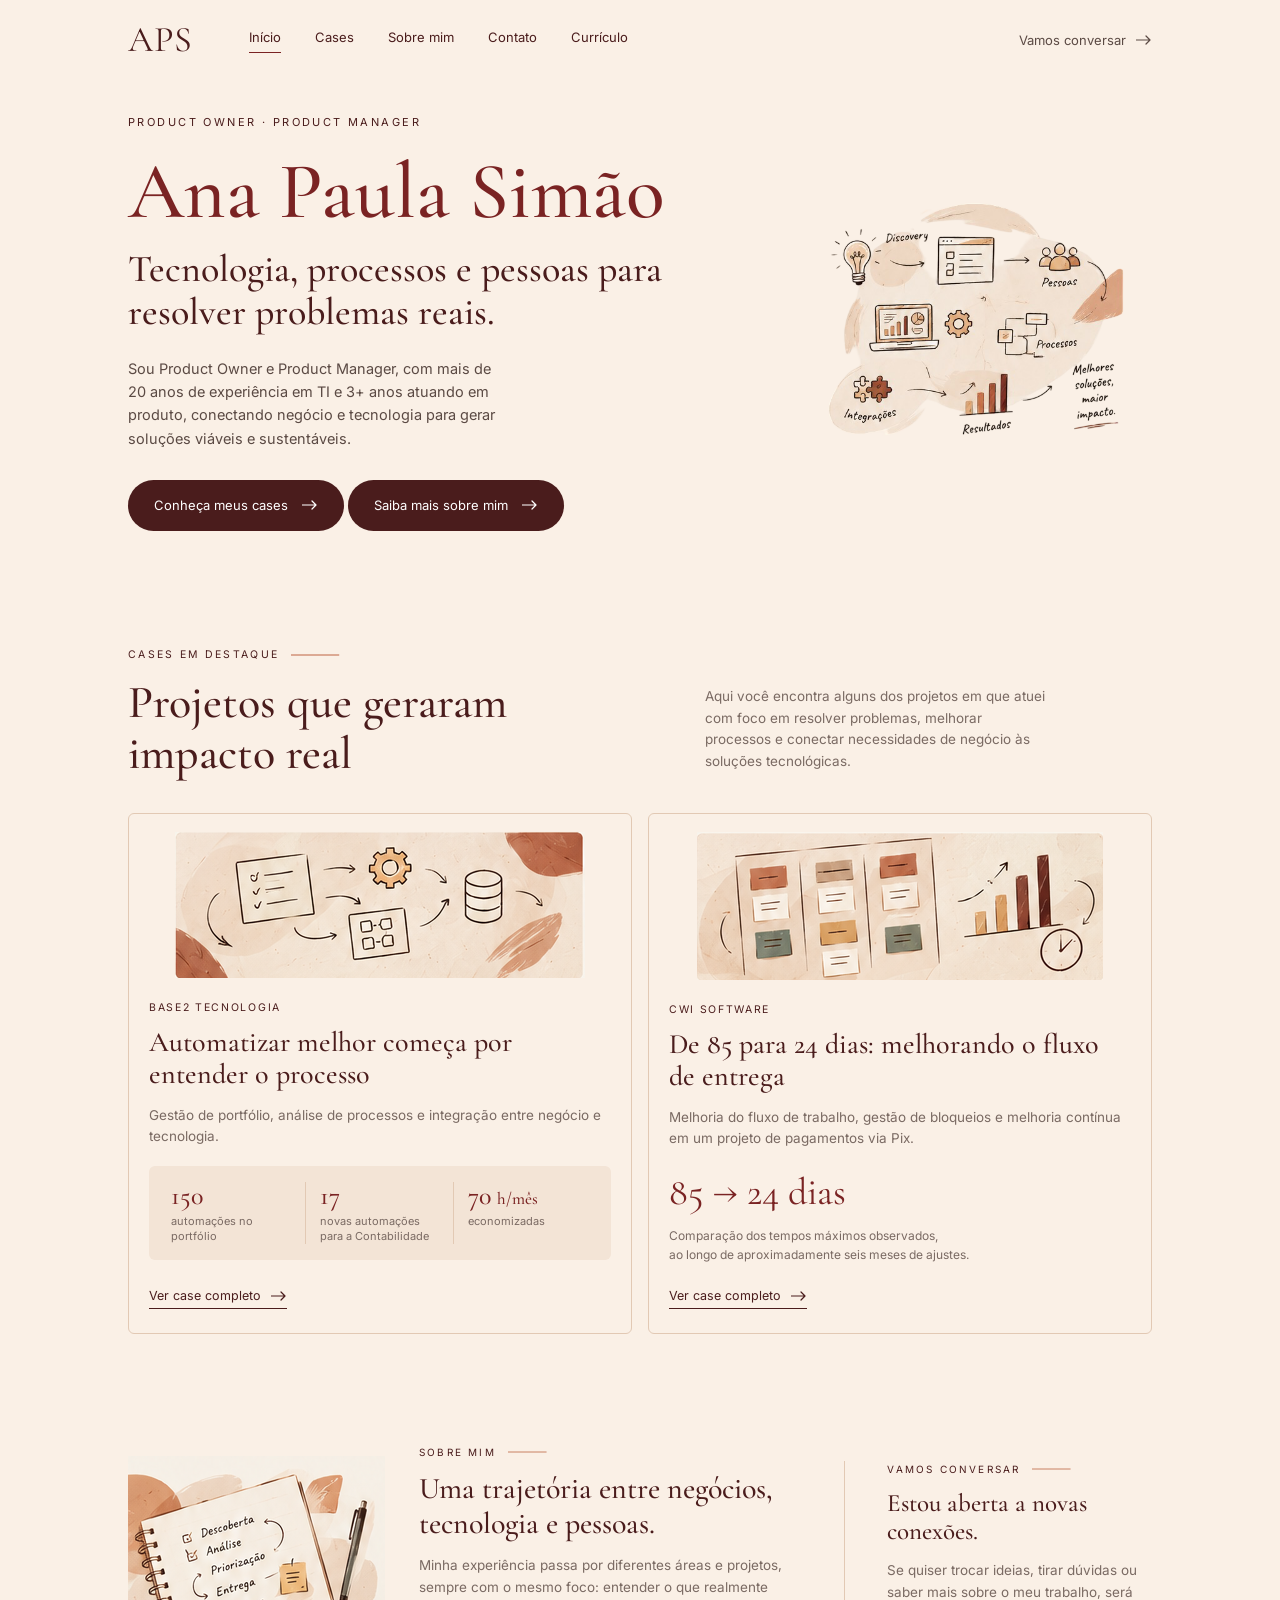
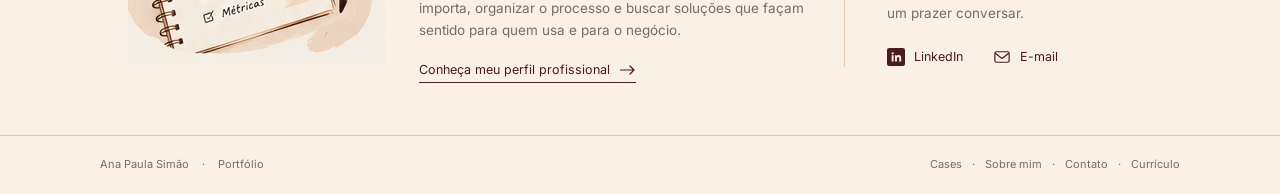
==== commit 0f637956: "Update index.html" ====
--- a/index.html
+++ b/index.html
@@ -214,7 +214,7 @@
           <div class="stats">
             <div class="stat"><strong>150</strong><span>automações no<br>portfólio</span></div>
             <div class="stat"><strong>17</strong><span>novas automações<br>para a Contabilidade</span></div>
-            <div class="stat"><strong>70 <small>h/mês</small></strong><span>estimadas</span></div>
+            <div class="stat"><strong>70 <small>h/mês</small></strong><span>economizadas</span></div>
           </div>
           <a href="case-base2.html" class="link">Ver case completo <svg class="arrow"><use href="#arrow"/></svg></a>
         </article>
